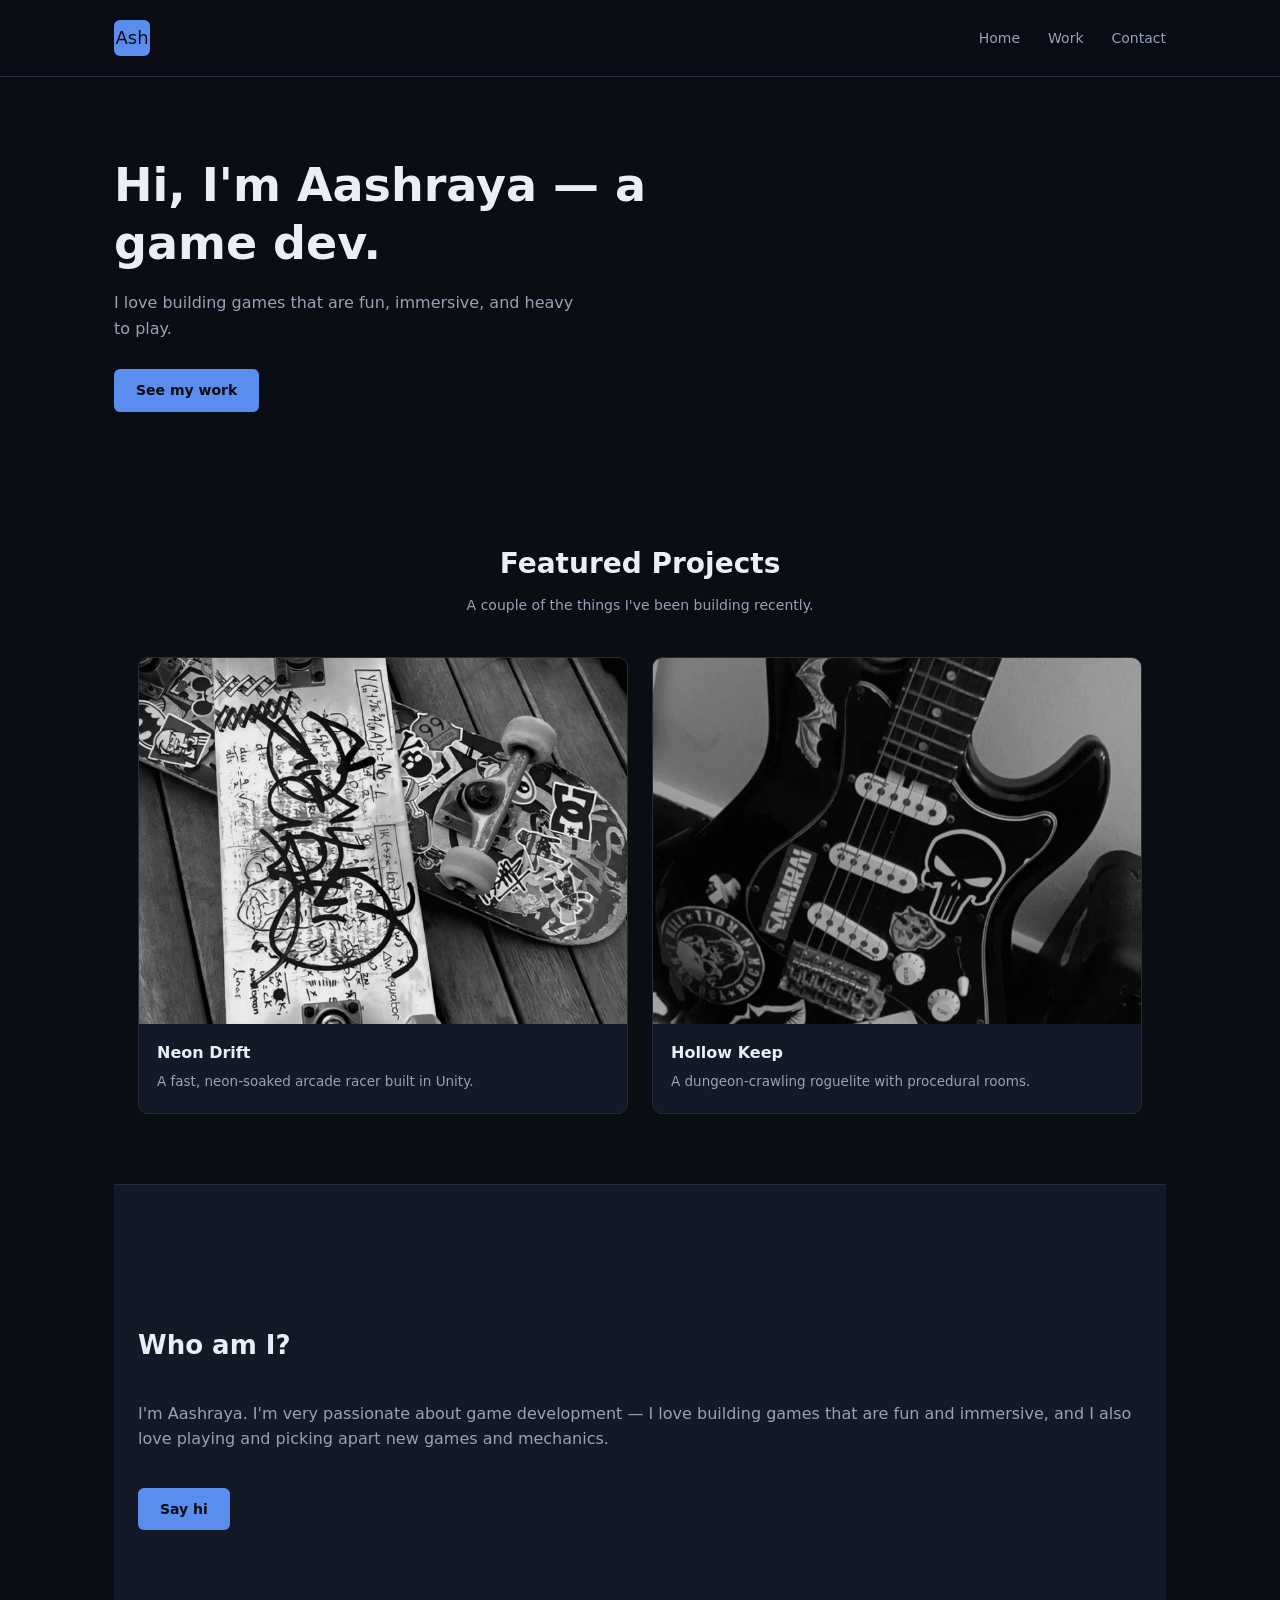
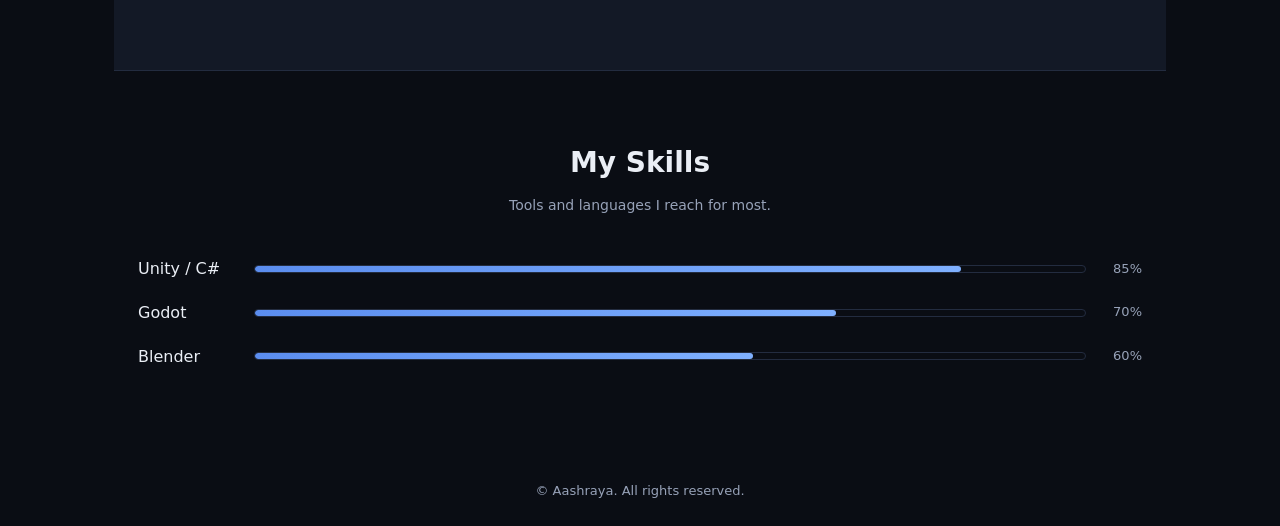
==== index.html @ 64826f2e "Added preloaders" ====
<!doctype html>
<html lang="en">
  <head>
    <meta charset="UTF-8" />
    <meta name="viewport" content="width=device-width, initial-scale=1.0" />
    <title>Aashraya — Game Developer</title>
    <link rel="stylesheet" href="css/style.css" />
  </head>
  <body>
    <div id="preloader">
      <div class="preloader-sprite">A</div>
      <div class="eq-bars">
        <span></span><span></span><span></span><span></span><span></span>
        <span></span><span></span><span></span><span></span><span></span>
      </div>
      <div class="preloader-bar"></div>
    </div>
    <header>
      <div class="container nav-wrap">
        <a href="index.html" class="logo">Ash</a>
        <nav>
          <a href="index.html">Home</a>
          <a href="pages/work.html">Work</a>
          <a href="pages/contact.html">Contact</a>
        </nav>
        <button class="nav-toggle" aria-label="Toggle menu">
          <span></span><span></span><span></span>
        </button>
      </div>
    </header>

    <main>
      <section id="hero" class="container">
        <h1>Hi, I'm Aashraya — a game dev.</h1>
        <p>I love building games that are fun, immersive, and heavy to play.</p>
        <a href="pages/work.html" class="btn">See my work</a>
      </section>

      <section id="featured-work" class="section container">
        <div class="section-head">
          <h2>Featured Projects</h2>
          <p>A couple of the things I've been building recently.</p>
        </div>
        <div id="featured-grid" class="project-grid"></div>
      </section>

      <section id="about" class="section">
        <div class="about-grid">
          <h2>Who am I?</h2>
          <p>
            I'm Aashraya. I'm very passionate about game development — I love
            building games that are fun and immersive, and I also love playing
            and picking apart new games and mechanics.
          </p>
          <a href="pages/contact.html" class="btn">Say hi</a>
        </div>
      </section>

      <section id="skills" class="section container">
        <div class="section-head">
          <h2>My Skills</h2>
          <p>Tools and languages I reach for most.</p>
        </div>

        <div class="skill-row">
          <span>Unity / C#</span>
          <div class="skill-track">
            <div class="skill-fill" style="width: 85%"></div>
          </div>
          <span class="skill-pct">85%</span>
        </div>
        <div class="skill-row">
          <span>Godot</span>
          <div class="skill-track">
            <div class="skill-fill" style="width: 70%"></div>
          </div>
          <span class="skill-pct">70%</span>
        </div>
        <div class="skill-row">
          <span>Blender</span>
          <div class="skill-track">
            <div class="skill-fill" style="width: 60%"></div>
          </div>
          <span class="skill-pct">60%</span>
        </div>
      </section>
    </main>

    <footer>
      <p>&copy; Aashraya. All rights reserved.</p>
    </footer>

    <script>
      const PATHS = { assets: "", pages: "pages/" };
    </script>
    <script src="js/projects-data.js"></script>
    <script src="js/main.js"></script>
  </body>
</html>
---- css/style.css ----
/* reset */
*,
*::before,
*::after {
  box-sizing: border-box;
  margin: 0;
  padding: 0;
}

html {
  scroll-behavior: smooth;
}

img {
  max-width: 100%;
  display: block;
}

a {
  color: inherit;
  text-decoration: none;
}

ul {
  list-style: none;
}

/* design tokens */
:root {
  --bg: #0a0d14;
  --surface: #131926;
  --border: #232c40;
  --accent: #5b8def;
  --accent-bright: #7fb0ff;
  --text: #eaeef5;
  --text-muted: #97a2b8;

  --font-display: "Pixelify Sans", system-ui, sans-serif;
  --font-body: "Space Grotesk", system-ui, sans-serif;

  --max-width: 1100px;
  --radius: 10px;
}

body {
  background: var(--bg);
  color: var(--text);
  font-family: var(--font-body);
  line-height: 1.6;
}

main {
  width: 100%;
}

.container {
  max-width: var(--max-width);
  margin: 0 auto;
  padding-left: 24px;
  padding-right: 24px;
}

header {
  position: sticky;
  top: 0;
  z-index: 100;
  background: rgba(10, 13, 20, 0.85);
  backdrop-filter: blur(10px);
  border-bottom: 1px solid var(--border);
}

.nav-wrap {
  display: flex;
  align-items: center;
  justify-content: space-between;
  padding-top: 20px;
  padding-bottom: 20px;
}

.logo {
  font-family: var(--font-display);
  font-size: 18px;
  background: var(--accent);
  color: var(--bg);
  width: 36px;
  height: 36px;
  display: flex;
  align-items: center;
  justify-content: center;
  border-radius: 6px;
}

nav {
  display: flex;
  gap: 28px;
}

nav a {
  font-size: 14px;
  color: var(--text-muted);
  transition: color 0.2s ease;
}

nav a:hover {
  color: var(--text);
}

main {
  max-width: var(--max-width);
  margin: 0 auto;
  padding: 0 24px;
}

#hero {
  padding: 80px 0 60px;
}

#hero h1 {
  font-family: var(--font-display);
  font-size: clamp(28px, 5vw, 46px);
  line-height: 1.25;
  margin-bottom: 18px;
  max-width: 600px;
}

#hero p {
  color: var(--text-muted);
  max-width: 460px;
  margin-bottom: 28px;
}

.btn {
  display: inline-block;
  padding: 10px 22px;
  border-radius: 6px;
  font-size: 14px;
  font-weight: 600;
  background: var(--accent);
  color: var(--bg);
  transition:
    transform 0.2s ease,
    box-shadow 0.2s ease;
}

.btn:hover {
  transform: translateY(-2px);
  box-shadow: 0 6px 20px rgba(91, 141, 239, 0.35);
}

.section {
  padding-top: 70px;
  padding-bottom: 70px;
}

.section-head {
  text-align: center;
  margin-bottom: 40px;
}

.section-head h2 {
  font-family: var(--font-display);
  font-size: 28px;
  margin-bottom: 8px;
}

.section-head p {
  color: var(--text-muted);
  font-size: 14px;
}

#featured-grid {
  display: grid;
  grid-template-columns: repeat(2, 1fr);
  gap: 24px;
}

#about {
  background: var(--surface);
  border-top: 1px solid var(--border);
  border-bottom: 1px solid var(--border);
}

#about .about-grid {
  max-width: var(--max-width);
  margin: 0 auto;
  padding: 70px 24px;
  display: grid;
  grid-template-columns: 1fr;
  gap: 20px;
  justify-items: start;
}

#about h2 {
  font-family: var(--font-display);
  font-size: 26px;
  margin-bottom: 14px;
}

#about p {
  color: var(--text-muted);
  margin-bottom: 16px;
}

.skill-row {
  display: grid;
  grid-template-columns: 100px 1fr 40px;
  align-items: center;
  gap: 16px;
  margin-bottom: 18px;
}

.skill-track {
  height: 8px;
  background: var(--bg);
  border: 1px solid var(--border);
  border-radius: 6px;
  overflow: hidden;
}

.skill-fill {
  height: 100%;
  background: linear-gradient(90deg, var(--accent), var(--accent-bright));
  border-radius: 6px;
}

.skill-pct {
  text-align: right;
  color: var(--text-muted);
  font-size: 13px;
}

footer {
  max-width: var(--max-width);
  margin: 0 auto;
  padding: 24px;
  color: var(--text-muted);
  font-size: 13px;
  text-align: center;
}

#featured-grid {
  display: grid;
  grid-template-columns: repeat(2, 1fr);
  gap: 24px;
}

.project-card {
  background: var(--surface);
  border: 1px solid var(--border);
  border-radius: var(--radius);
  overflow: hidden;
  transition:
    transform 0.2s ease,
    border-color 0.2s ease;
}

.project-card:hover {
  transform: translateY(-6px);
  border-color: var(--accent);
}

.project-card img {
  aspect-ratio: 4/3;
  object-fit: cover;
}

.project-card-body {
  padding: 16px 18px 20px;
}

.project-card-body h3 {
  font-family: var(--font-display);
  font-size: 16px;
  margin-bottom: 6px;
}

.project-card-body p {
  color: var(--text-muted);
  font-size: 13.5px;
}

.project-grid {
  display: grid;
  grid-template-columns: repeat(2, 1fr);
  gap: 24px;
}

.page-hero {
  padding-top: 56px;
  padding-bottom: 36px;
  border-bottom: 1px solid var(--border);
}

.page-hero h1 {
  font-family: var(--font-display);
  font-size: clamp(26px, 4vw, 38px);
  margin-bottom: 8px;
}

.page-hero p {
  color: var(--text-muted);
}

.breadcrumb {
  font-size: 12px;
  color: var(--text-muted);
  margin-bottom: 14px;
}

.breadcrumb a:hover {
  color: var(--text);
}

.detail-hero {
  padding: 60px 0 40px;
  border-bottom: 1px solid var(--border);
}

.detail-hero img {
  width: 100%;
  aspect-ratio: 16/6;
  object-fit: cover;
  border-radius: var(--radius);
  margin-bottom: 24px;
}

.detail-hero h1 {
  font-family: var(--font-display);
  font-size: clamp(26px, 4.4vw, 38px);
  margin-bottom: 12px;
}

.detail-hero p {
  color: var(--text-muted);
  max-width: 640px;
}

.feature-block {
  margin-bottom: 24px;
}

.feature-block h3 {
  font-family: var(--font-display);
  font-size: 17px;
  margin-bottom: 8px;
  color: var(--accent-bright);
}

.feature-block p {
  color: var(--text-muted);
}

.gallery-grid {
  display: grid;
  grid-template-columns: repeat(3, 1fr);
  gap: 16px;
}

.gallery-grid img {
  aspect-ratio: 4/3;
  object-fit: cover;
  border-radius: 6px;
  border: 1px solid var(--border);
}

.contact-hero {
  padding-top: 90px;
  padding-bottom: 90px;
  text-align: center;
}

.contact-hero h1 {
  font-family: var(--font-display);
  font-size: clamp(28px, 4.4vw, 40px);
  margin-bottom: 14px;
}

.contact-hero p {
  color: var(--text-muted);
  max-width: 480px;
  margin: 0 auto 36px;
}

.contact-links {
  display: flex;
  flex-direction: column;
  gap: 14px;
  max-width: 380px;
  margin: 0 auto;
}

.contact-link {
  display: flex;
  align-items: center;
  justify-content: space-between;
  padding: 14px 20px;
  background: var(--surface);
  border: 1px solid var(--border);
  border-radius: var(--radius);
  transition:
    border-color 0.2s ease,
    transform 0.2s ease;
}

.contact-link:hover {
  border-color: var(--accent);
  transform: translateY(-2px);
}

.contact-link span:first-child {
  color: var(--text-muted);
  font-size: 13px;
}

.copy-btn {
  background: none;
  border: none;
  color: var(--accent-bright);
  cursor: pointer;
  font-size: 13px;
}

.nav-toggle {
  display: none;
  flex-direction: column;
  gap: 5px;
  background: none;
  border: none;
  cursor: pointer;
  padding: 6px;
}

.nav-toggle span {
  width: 22px;
  height: 2px;
  background: var(--text);
  transition:
    transform 0.2s ease,
    opacity 0.2s ease;
}

.nav-toggle.open span:nth-child(1) {
  transform: translateY(7px) rotate(45deg);
}
.nav-toggle.open span:nth-child(2) {
  opacity: 0;
}
.nav-toggle.open span:nth-child(3) {
  transform: translateY(-7px) rotate(-45deg);
}

@media (max-width: 720px) {
  .nav-toggle {
    display: flex;
  }

  nav {
    display: none;
    flex-direction: column;
    position: absolute;
    top: 100%;
    left: 0;
    right: 0;
    background: var(--bg);
    border-bottom: 1px solid var(--border);
    padding: 20px 24px;
    gap: 18px;
  }

  nav.open {
    display: flex;
  }

  header {
    position: sticky; /* keep sticky, but now needs relative positioning context for the dropdown */
  }

  .nav-wrap {
    position: relative;
  }

  #hero h1 {
    max-width: 100%;
  }

  .project-grid {
    grid-template-columns: 1fr;
  }

  .about-grid {
    justify-items: stretch;
  }

  .about-grid .btn {
    justify-self: start;
  }

  .skill-row {
    grid-template-columns: 80px 1fr 36px;
    gap: 10px;
  }

  .gallery-grid {
    grid-template-columns: 1fr;
  }

  .detail-hero img {
    aspect-ratio: 4/3;
  }

  .section {
    padding-top: 50px;
    padding-bottom: 50px;
  }
}

#preloader {
  position: fixed;
  inset: 0;
  z-index: 9999;
  background: var(--bg);
  display: flex;
  flex-direction: column;
  align-items: center;
  justify-content: center;
  gap: 24px;
  transition:
    opacity 0.4s ease,
    visibility 0.4s ease;
}

#preloader.hidden {
  opacity: 0;
  visibility: hidden;
  pointer-events: none;
}

.preloader-sprite {
  width: 56px;
  height: 56px;
  background: var(--surface);
  border: 2px solid var(--accent);
  border-radius: 6px;
  display: flex;
  align-items: center;
  justify-content: center;
  font-family: var(--font-display);
  color: var(--accent-bright);
  font-size: 22px;
  animation: bob 1.1s ease-in-out infinite;
}

@keyframes bob {
  0%,
  100% {
    transform: translateY(0);
  }
  50% {
    transform: translateY(-8px);
  }
}

.eq-bars {
  display: flex;
  align-items: flex-end;
  gap: 4px;
  height: 30px;
}

.eq-bars span {
  width: 4px;
  background: var(--accent);
  border-radius: 1px;
  animation: eq 0.9s ease-in-out infinite;
}

.eq-bars span:nth-child(1) {
  height: 40%;
  animation-delay: 0ms;
}
.eq-bars span:nth-child(2) {
  height: 70%;
  animation-delay: 90ms;
}
.eq-bars span:nth-child(3) {
  height: 100%;
  animation-delay: 180ms;
}
.eq-bars span:nth-child(4) {
  height: 55%;
  animation-delay: 270ms;
}
.eq-bars span:nth-child(5) {
  height: 85%;
  animation-delay: 360ms;
}
.eq-bars span:nth-child(6) {
  height: 35%;
  animation-delay: 450ms;
}
.eq-bars span:nth-child(7) {
  height: 65%;
  animation-delay: 540ms;
}
.eq-bars span:nth-child(8) {
  height: 95%;
  animation-delay: 630ms;
}
.eq-bars span:nth-child(9) {
  height: 45%;
  animation-delay: 720ms;
}
.eq-bars span:nth-child(10) {
  height: 75%;
  animation-delay: 810ms;
}

@keyframes eq {
  0%,
  100% {
    transform: scaleY(0.4);
  }
  50% {
    transform: scaleY(1);
  }
}
.preloader-bar {
  width: 160px;
  height: 4px;
  background: var(--surface);
  border-radius: 2px;
  overflow: hidden;
}

.preloader-bar::after {
  content: "";
  display: block;
  height: 100%;
  width: 40%;
  background: linear-gradient(90deg, var(--accent), var(--accent-bright));
  animation: load 1.1s ease-in-out infinite;
}

@keyframes load {
  0% {
    transform: translateX(-100%);
  }
  100% {
    transform: translateX(350%);
  }
}
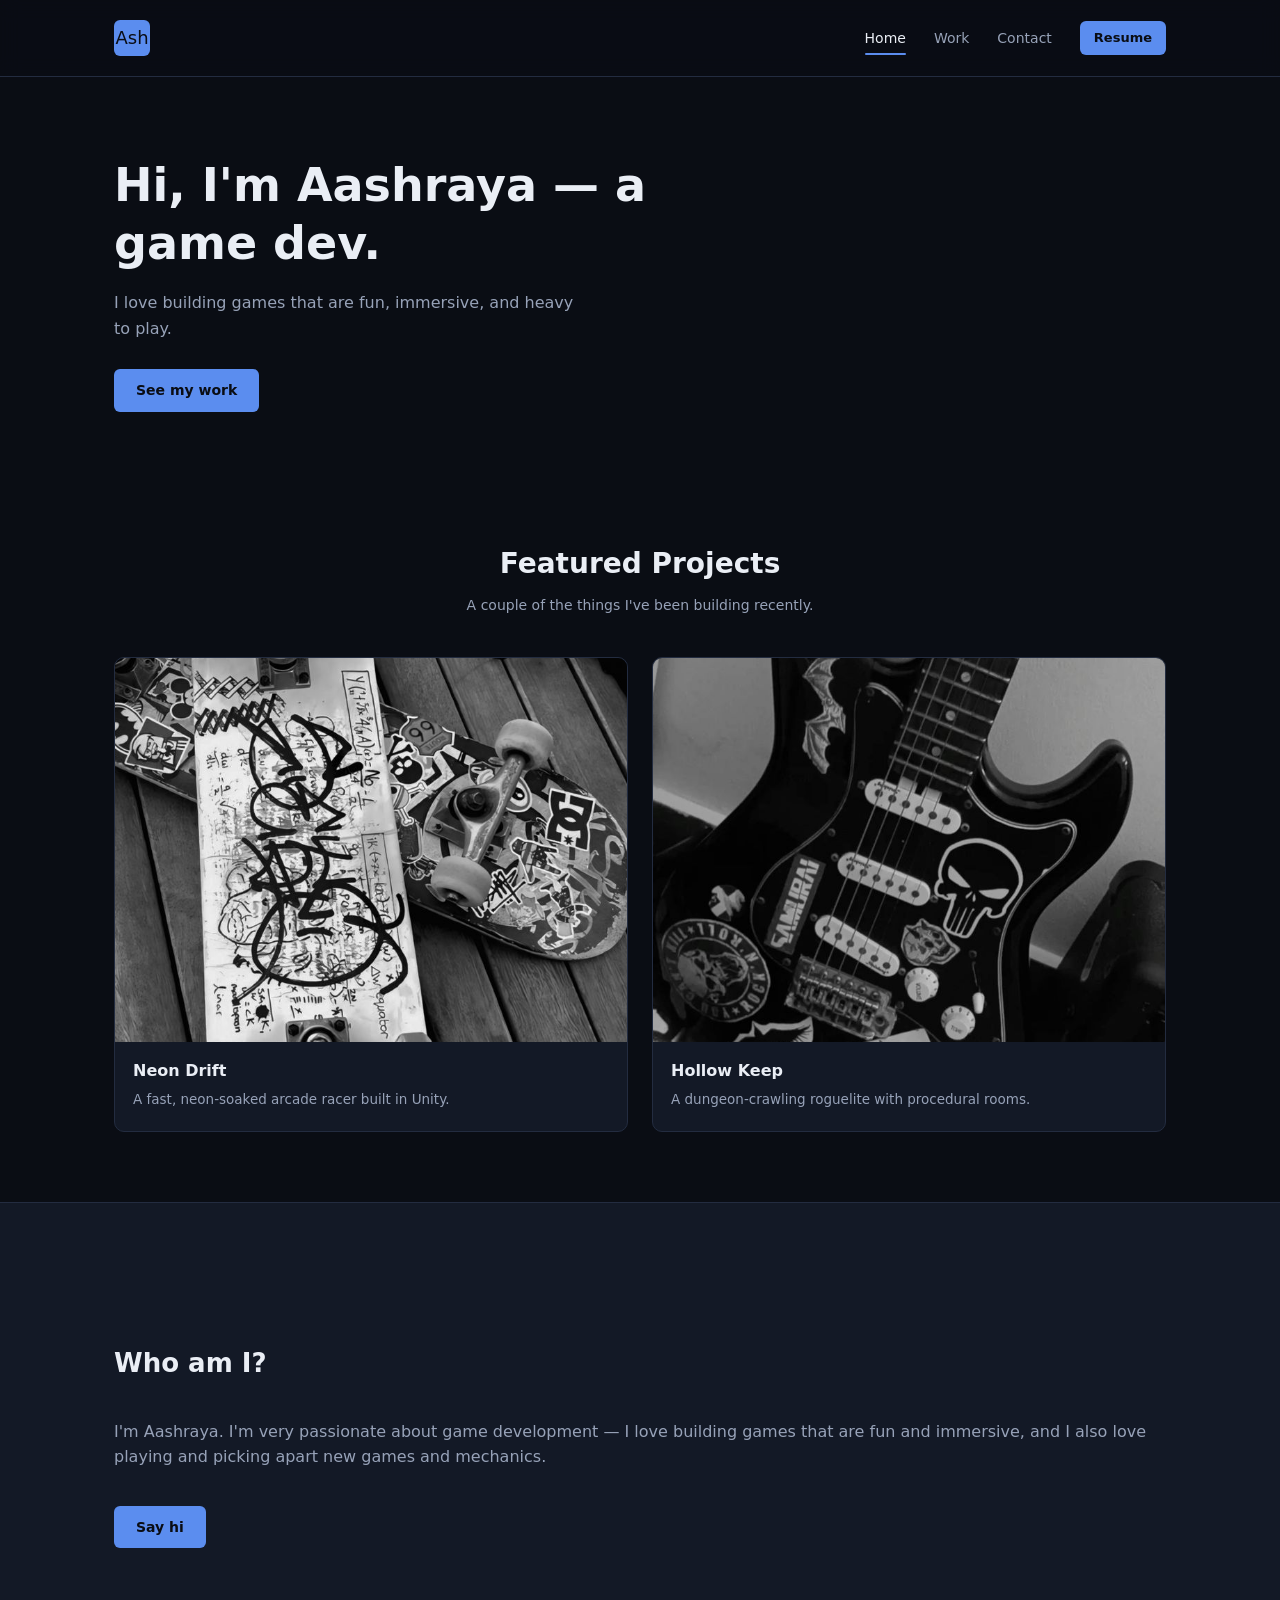
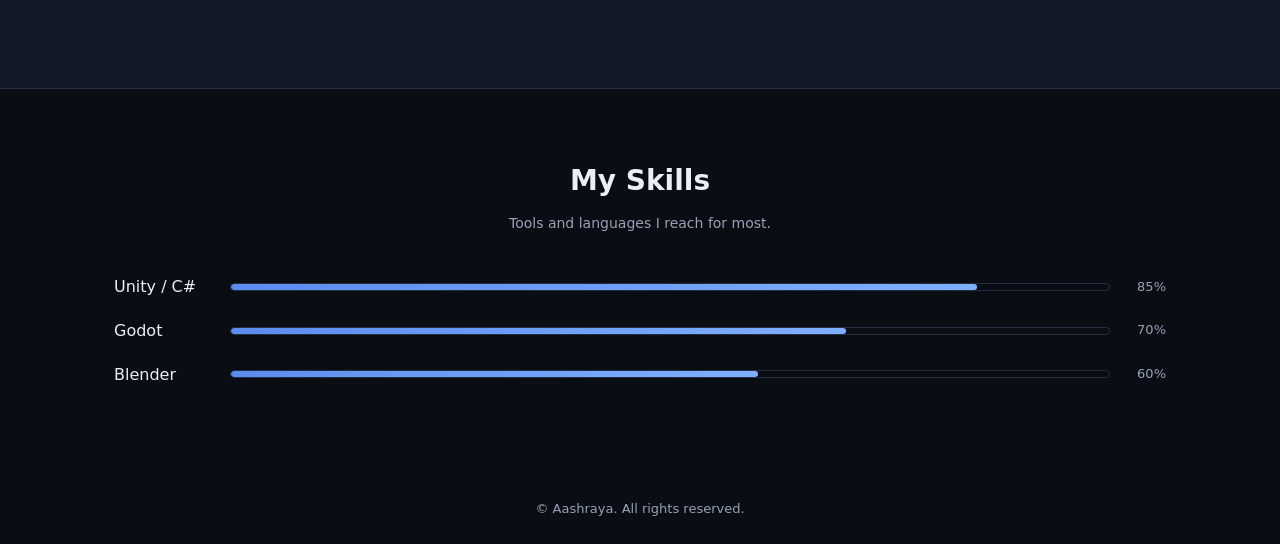
==== commit 87628448: "Resume download + Nav Bar Fixes" ====
--- a/index.html
+++ b/index.html
@@ -18,14 +18,19 @@
     <header>
       <div class="container nav-wrap">
         <a href="index.html" class="logo">Ash</a>
-        <nav>
-          <a href="index.html">Home</a>
-          <a href="pages/work.html">Work</a>
-          <a href="pages/contact.html">Contact</a>
-        </nav>
-        <button class="nav-toggle" aria-label="Toggle menu">
-          <span></span><span></span><span></span>
-        </button>
+        <div class="nav-right">
+          <nav>
+            <a href="index.html" class="active">Home</a>
+            <a href="pages/work.html">Work</a>
+            <a href="pages/contact.html">Contact</a>
+          </nav>
+          <a href="assets/aashraya-resume.pdf" download class="btn btn-sm"
+            >Resume</a
+          >
+          <button class="nav-toggle" aria-label="Toggle menu">
+            <span></span><span></span><span></span>
+          </button>
+        </div>
       </div>
     </header>
 
@@ -65,21 +70,21 @@
         <div class="skill-row">
           <span>Unity / C#</span>
           <div class="skill-track">
-            <div class="skill-fill" style="width: 85%"></div>
+            <div class="skill-fill" data-pct="85"></div>
           </div>
           <span class="skill-pct">85%</span>
         </div>
         <div class="skill-row">
           <span>Godot</span>
           <div class="skill-track">
-            <div class="skill-fill" style="width: 70%"></div>
+            <div class="skill-fill" data-pct="70"></div>
           </div>
           <span class="skill-pct">70%</span>
         </div>
         <div class="skill-row">
           <span>Blender</span>
           <div class="skill-track">
-            <div class="skill-fill" style="width: 60%"></div>
+            <div class="skill-fill" data-pct="60"></div>
           </div>
           <span class="skill-pct">60%</span>
         </div>
--- a/css/style.css
+++ b/css/style.css
@@ -49,10 +49,6 @@
   line-height: 1.6;
 }
 
-main {
-  width: 100%;
-}
-
 .container {
   max-width: var(--max-width);
   margin: 0 auto;
@@ -77,6 +73,12 @@
   padding-bottom: 20px;
 }
 
+.nav-right {
+  display: flex;
+  align-items: center;
+  gap: 28px;
+}
+
 .logo {
   font-family: var(--font-display);
   font-size: 18px;
@@ -96,6 +98,7 @@
 }
 
 nav a {
+  position: relative;
   font-size: 14px;
   color: var(--text-muted);
   transition: color 0.2s ease;
@@ -105,14 +108,28 @@
   color: var(--text);
 }
 
+nav a.active {
+  color: var(--text);
+}
+
+nav a.active::after {
+  content: "";
+  position: absolute;
+  left: 0;
+  right: 0;
+  bottom: -6px;
+  height: 2px;
+  background: var(--accent);
+  border-radius: 2px;
+}
+
 main {
-  max-width: var(--max-width);
-  margin: 0 auto;
-  padding: 0 24px;
+  width: 100%;
 }
 
 #hero {
-  padding: 80px 0 60px;
+  padding-top: 80px;
+  padding-bottom: 60px;
 }
 
 #hero h1 {
@@ -142,6 +159,11 @@
     box-shadow 0.2s ease;
 }
 
+.btn-sm {
+  padding: 7px 14px;
+  font-size: 13px;
+}
+
 .btn:hover {
   transform: translateY(-2px);
   box-shadow: 0 6px 20px rgba(91, 141, 239, 0.35);
@@ -219,8 +241,10 @@
 
 .skill-fill {
   height: 100%;
+  width: 0%;
   background: linear-gradient(90deg, var(--accent), var(--accent-bright));
   border-radius: 6px;
+  transition: width 1s cubic-bezier(0.2, 0.8, 0.2, 1);
 }
 
 .skill-pct {
@@ -471,10 +495,6 @@
     display: flex;
   }
 
-  header {
-    position: sticky; /* keep sticky, but now needs relative positioning context for the dropdown */
-  }
-
   .nav-wrap {
     position: relative;
   }
@@ -487,7 +507,7 @@
     grid-template-columns: 1fr;
   }
 
-  .about-grid {
+  #about .about-grid {
     justify-items: stretch;
   }
 
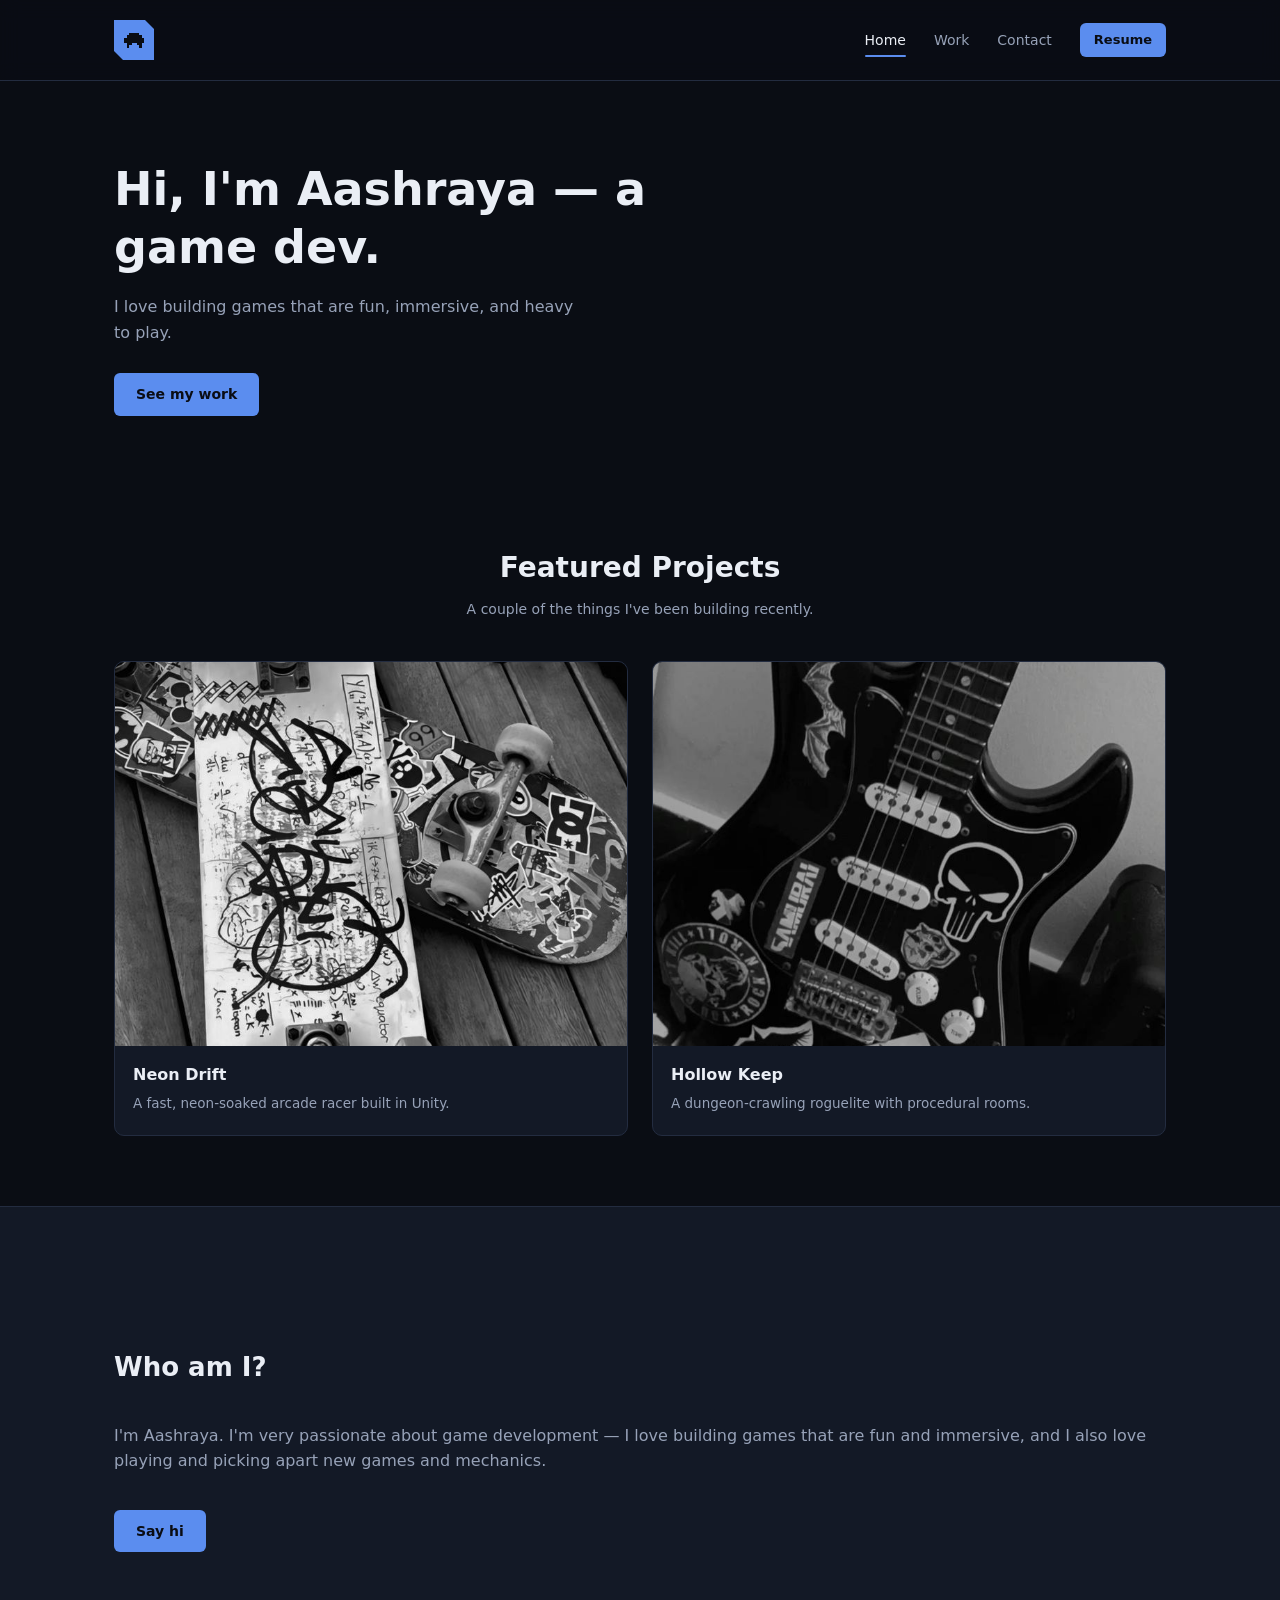
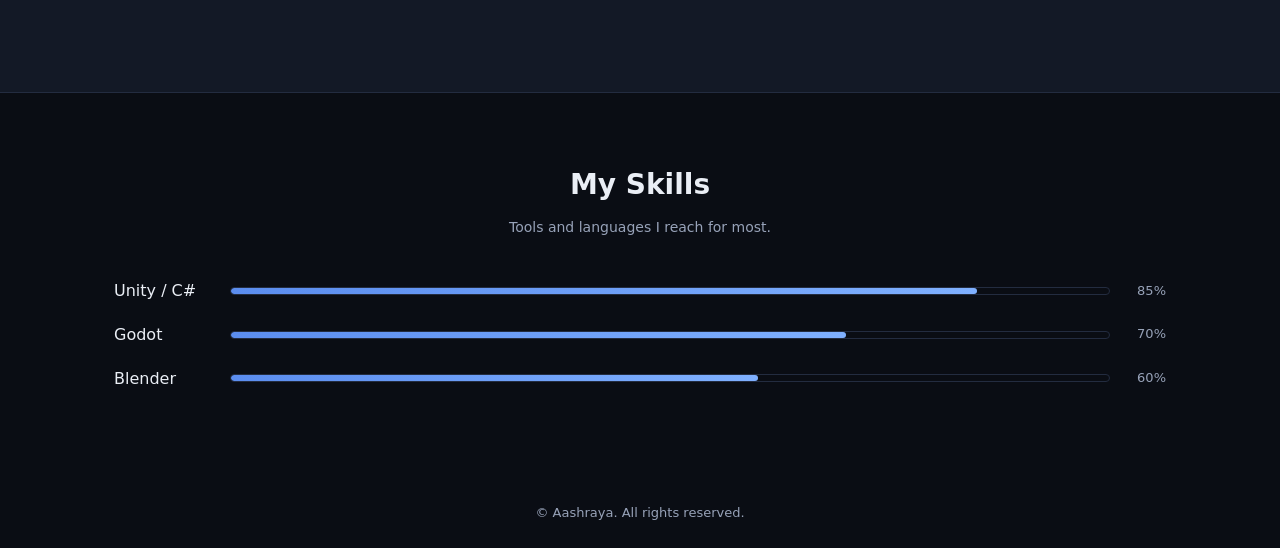
==== commit 97173ff7: "Improved Logo on Nav" ====
--- a/index.html
+++ b/index.html
@@ -17,7 +17,18 @@
     </div>
     <header>
       <div class="container nav-wrap">
-        <a href="index.html" class="logo">Ash</a>
+        <a href="index.html" class="logo" aria-label="Home">
+          <svg viewBox="0 0 8 8" class="logo-icon" shape-rendering="crispEdges">
+            <rect x="2" y="1" width="4" height="1" fill="currentColor" />
+            <rect x="1" y="2" width="6" height="1" fill="currentColor" />
+            <rect x="0" y="3" width="8" height="1" fill="currentColor" />
+            <rect x="0" y="4" width="8" height="1" fill="currentColor" />
+            <rect x="1" y="5" width="2" height="1" fill="currentColor" />
+            <rect x="5" y="5" width="2" height="1" fill="currentColor" />
+            <rect x="1" y="6" width="1" height="1" fill="currentColor" />
+            <rect x="6" y="6" width="1" height="1" fill="currentColor" />
+          </svg>
+        </a>
         <div class="nav-right">
           <nav>
             <a href="index.html" class="active">Home</a>
--- a/css/style.css
+++ b/css/style.css
@@ -80,16 +80,34 @@
 }
 
 .logo {
-  font-family: var(--font-display);
-  font-size: 18px;
+  width: 40px;
+  height: 40px;
   background: var(--accent);
-  color: var(--bg);
-  width: 36px;
-  height: 36px;
   display: flex;
   align-items: center;
   justify-content: center;
-  border-radius: 6px;
+  clip-path: polygon(
+    0 0,
+    calc(100% - 9px) 0,
+    100% 9px,
+    100% 100%,
+    9px 100%,
+    0 calc(100% - 9px)
+  );
+  transition:
+    transform 0.25s ease,
+    box-shadow 0.25s ease;
+}
+
+.logo:hover {
+  transform: rotate(-6deg) scale(1.08);
+  box-shadow: 0 0 18px var(--accent-bright);
+}
+
+.logo-icon {
+  width: 20px;
+  height: 20px;
+  color: var(--bg);
 }
 
 nav {
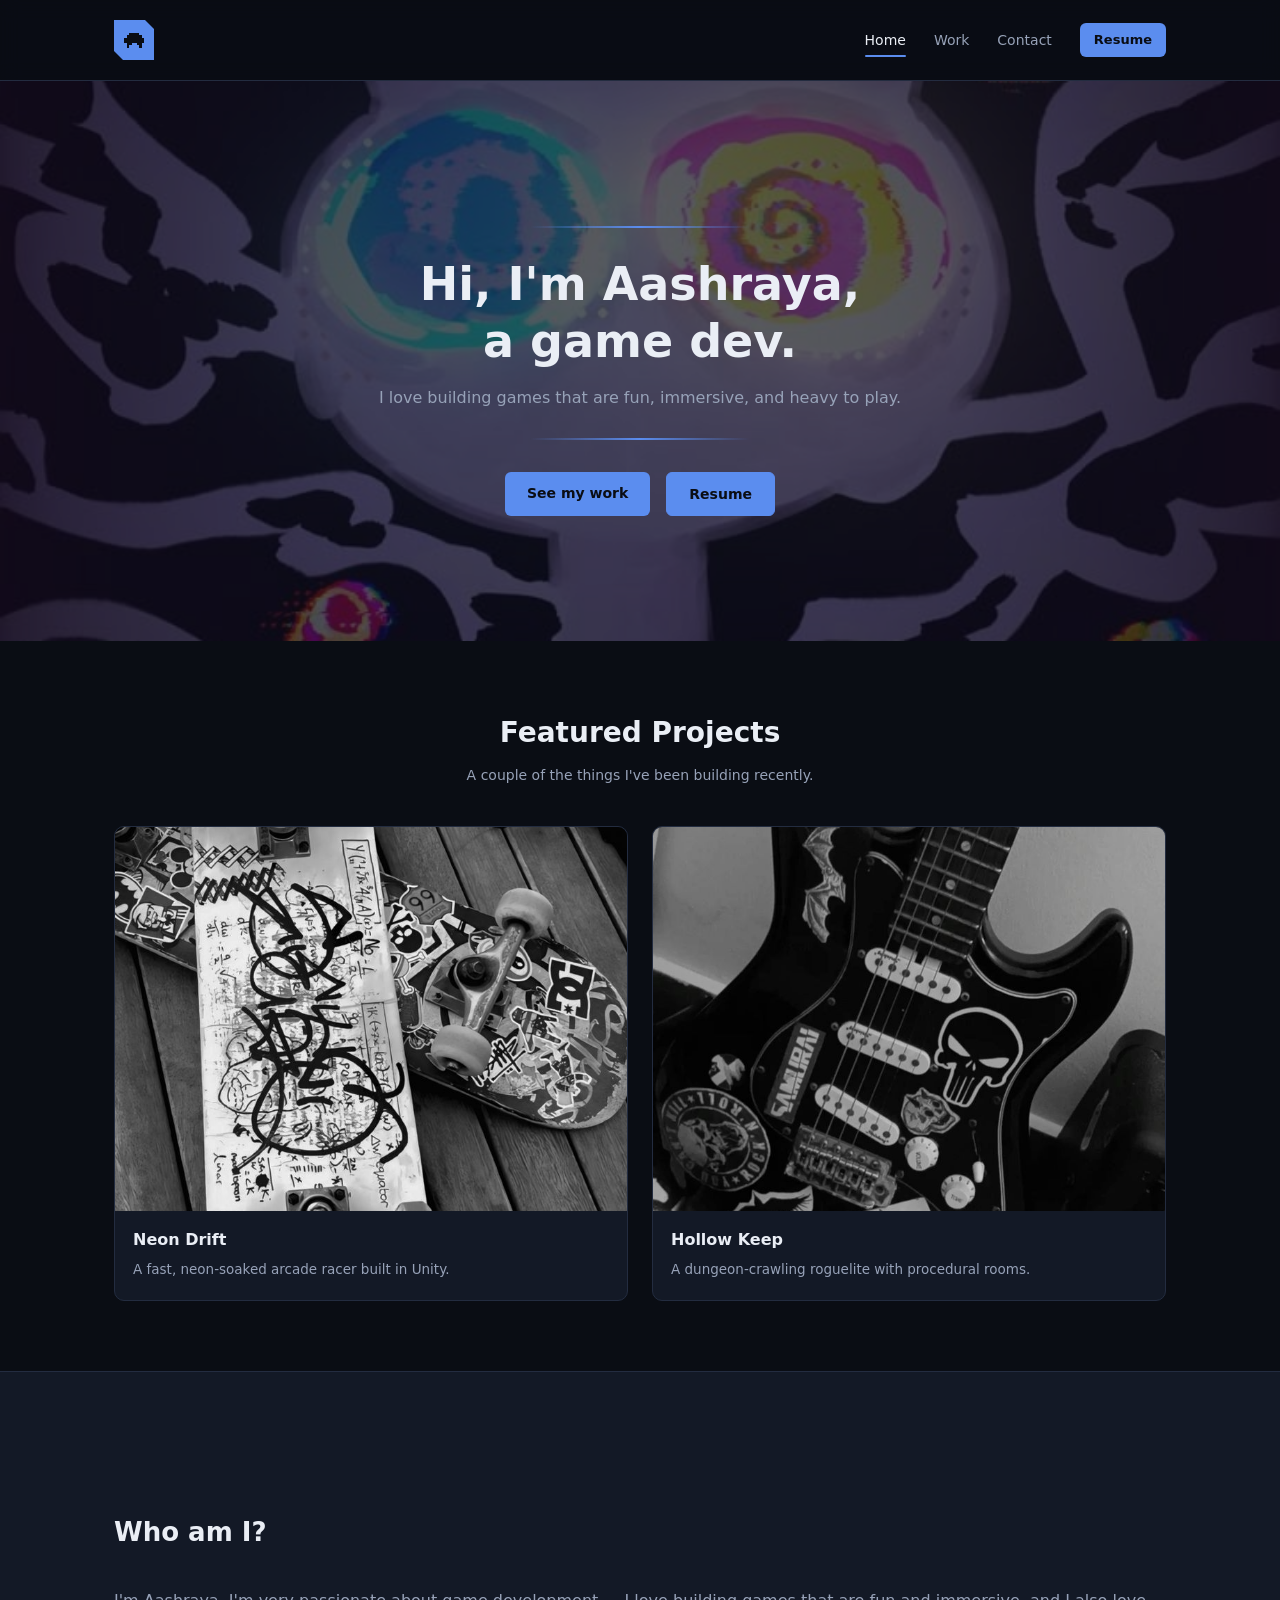
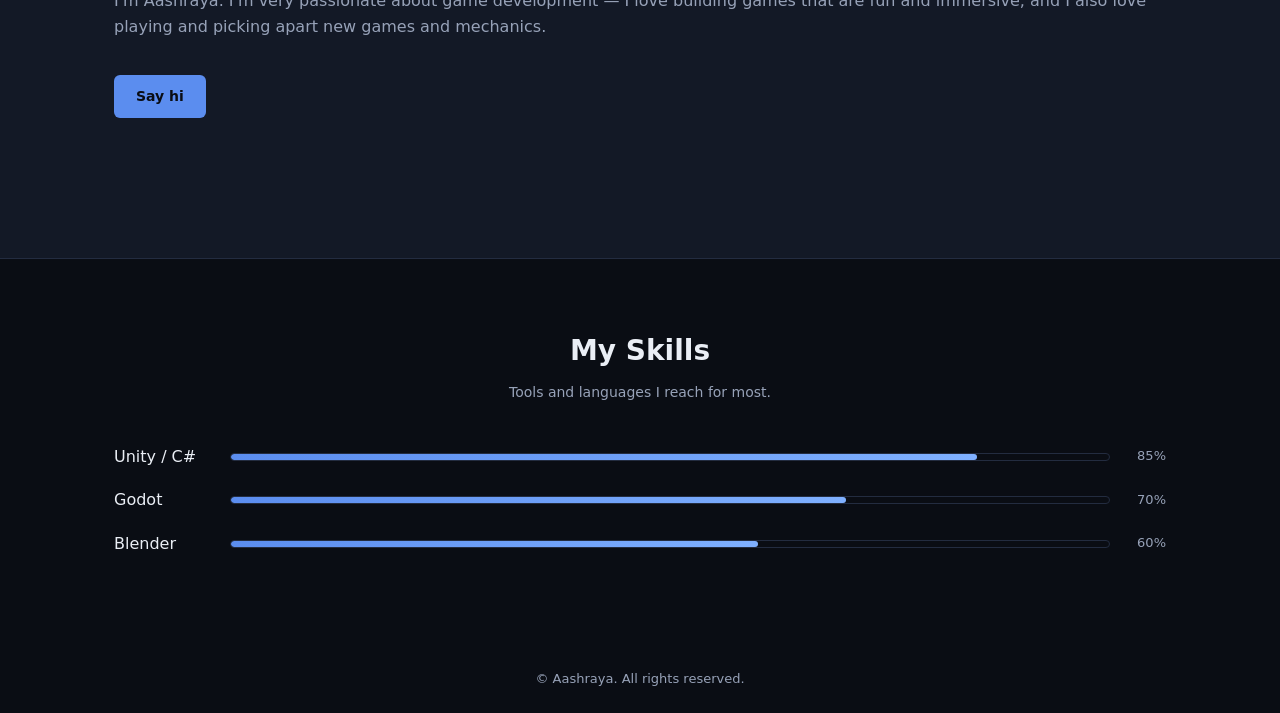
==== commit b656e3df: "Improved Hero Section" ====
--- a/index.html
+++ b/index.html
@@ -46,10 +46,23 @@
     </header>
 
     <main>
-      <section id="hero" class="container">
-        <h1>Hi, I'm Aashraya — a game dev.</h1>
-        <p>I love building games that are fun, immersive, and heavy to play.</p>
-        <a href="pages/work.html" class="btn">See my work</a>
+      <section id="hero">
+        <img src="assets/img/hero.jpg" alt="" class="hero-bg" />
+        <div class="hero-overlay"></div>
+        <div class="container hero-content">
+          <div class="hero-line hero-line-top"></div>
+          <h1>Hi, I'm Aashraya,<br />a game dev.</h1>
+          <p>
+            I love building games that are fun, immersive, and heavy to play.
+          </p>
+          <div class="hero-line hero-line-bottom"></div>
+          <div class="hero-actions">
+            <a href="pages/work.html" class="btn">See my work</a>
+            <a href="assets/aashraya-resume.pdf" download class="btn btn-ghost"
+              >Resume</a
+            >
+          </div>
+        </div>
       </section>
 
       <section id="featured-work" class="section container">
--- a/css/style.css
+++ b/css/style.css
@@ -148,20 +148,128 @@
 #hero {
   padding-top: 80px;
   padding-bottom: 60px;
-}
-
-#hero h1 {
+  position: relative;
+  min-height: 560px;
+  display: flex;
+  align-items: center;
+  justify-content: center;
+  overflow: hidden;
+  text-align: center;
+}
+
+.hero-bg {
+  position: absolute;
+  inset: 0;
+  width: 100%;
+  height: 100%;
+  object-fit: cover;
+  z-index: 0;
+}
+
+.hero-overlay {
+  position: absolute;
+  inset: 0;
+  background: rgba(10, 13, 20, 0.68);
+  z-index: 1;
+}
+
+.hero-content {
+  position: relative;
+  z-index: 2;
+  max-width: 640px;
+}
+
+.hero-content h1 {
   font-family: var(--font-display);
   font-size: clamp(28px, 5vw, 46px);
   line-height: 1.25;
-  margin-bottom: 18px;
-  max-width: 600px;
-}
-
-#hero p {
-  color: var(--text-muted);
-  max-width: 460px;
-  margin-bottom: 28px;
+  margin-bottom: 14px;
+  opacity: 0;
+}
+
+.hero-content p {
+  color: var(--text-muted);
+  margin-bottom: 0;
+  opacity: 0;
+}
+
+.hero-line {
+  height: 2px;
+  width: 220px;
+  max-width: 60%;
+  margin: 0 auto 28px;
+  background: linear-gradient(90deg, transparent, var(--accent), transparent);
+  transform: scaleX(0);
+}
+
+.hero-line-top {
+  transform-origin: left;
+}
+
+.hero-line-bottom {
+  transform-origin: right;
+  margin: 28px auto 0;
+}
+
+.hero-actions {
+  display: flex;
+  gap: 16px;
+  justify-content: center;
+  flex-wrap: wrap;
+  margin-top: 32px;
+  opacity: 0;
+}
+
+body.loaded .hero-line-top {
+  animation: line-grow 0.8s ease forwards;
+  animation-delay: 0.1s;
+}
+
+body.loaded .hero-line-bottom {
+  animation: line-grow 0.8s ease forwards;
+  animation-delay: 0.5s;
+}
+
+body.loaded .hero-content h1 {
+  animation: fade-up 0.7s ease forwards;
+  animation-delay: 0.3s;
+}
+
+body.loaded .hero-content p {
+  animation: fade-up 0.7s ease forwards;
+  animation-delay: 0.45s;
+}
+
+body.loaded .hero-actions {
+  animation: fade-up 0.7s ease forwards;
+  animation-delay: 0.7s;
+}
+
+.btn-ghost {
+  background: transparent;
+  border: 1px solid var(--accent);
+  color: var(--text);
+}
+
+.btn-ghost:hover {
+  background: var(--surface);
+}
+
+@keyframes line-grow {
+  to {
+    transform: scaleX(1);
+  }
+}
+
+@keyframes fade-up {
+  from {
+    opacity: 0;
+    transform: translateY(14px);
+  }
+  to {
+    opacity: 1;
+    transform: translateY(0);
+  }
 }
 
 .btn {
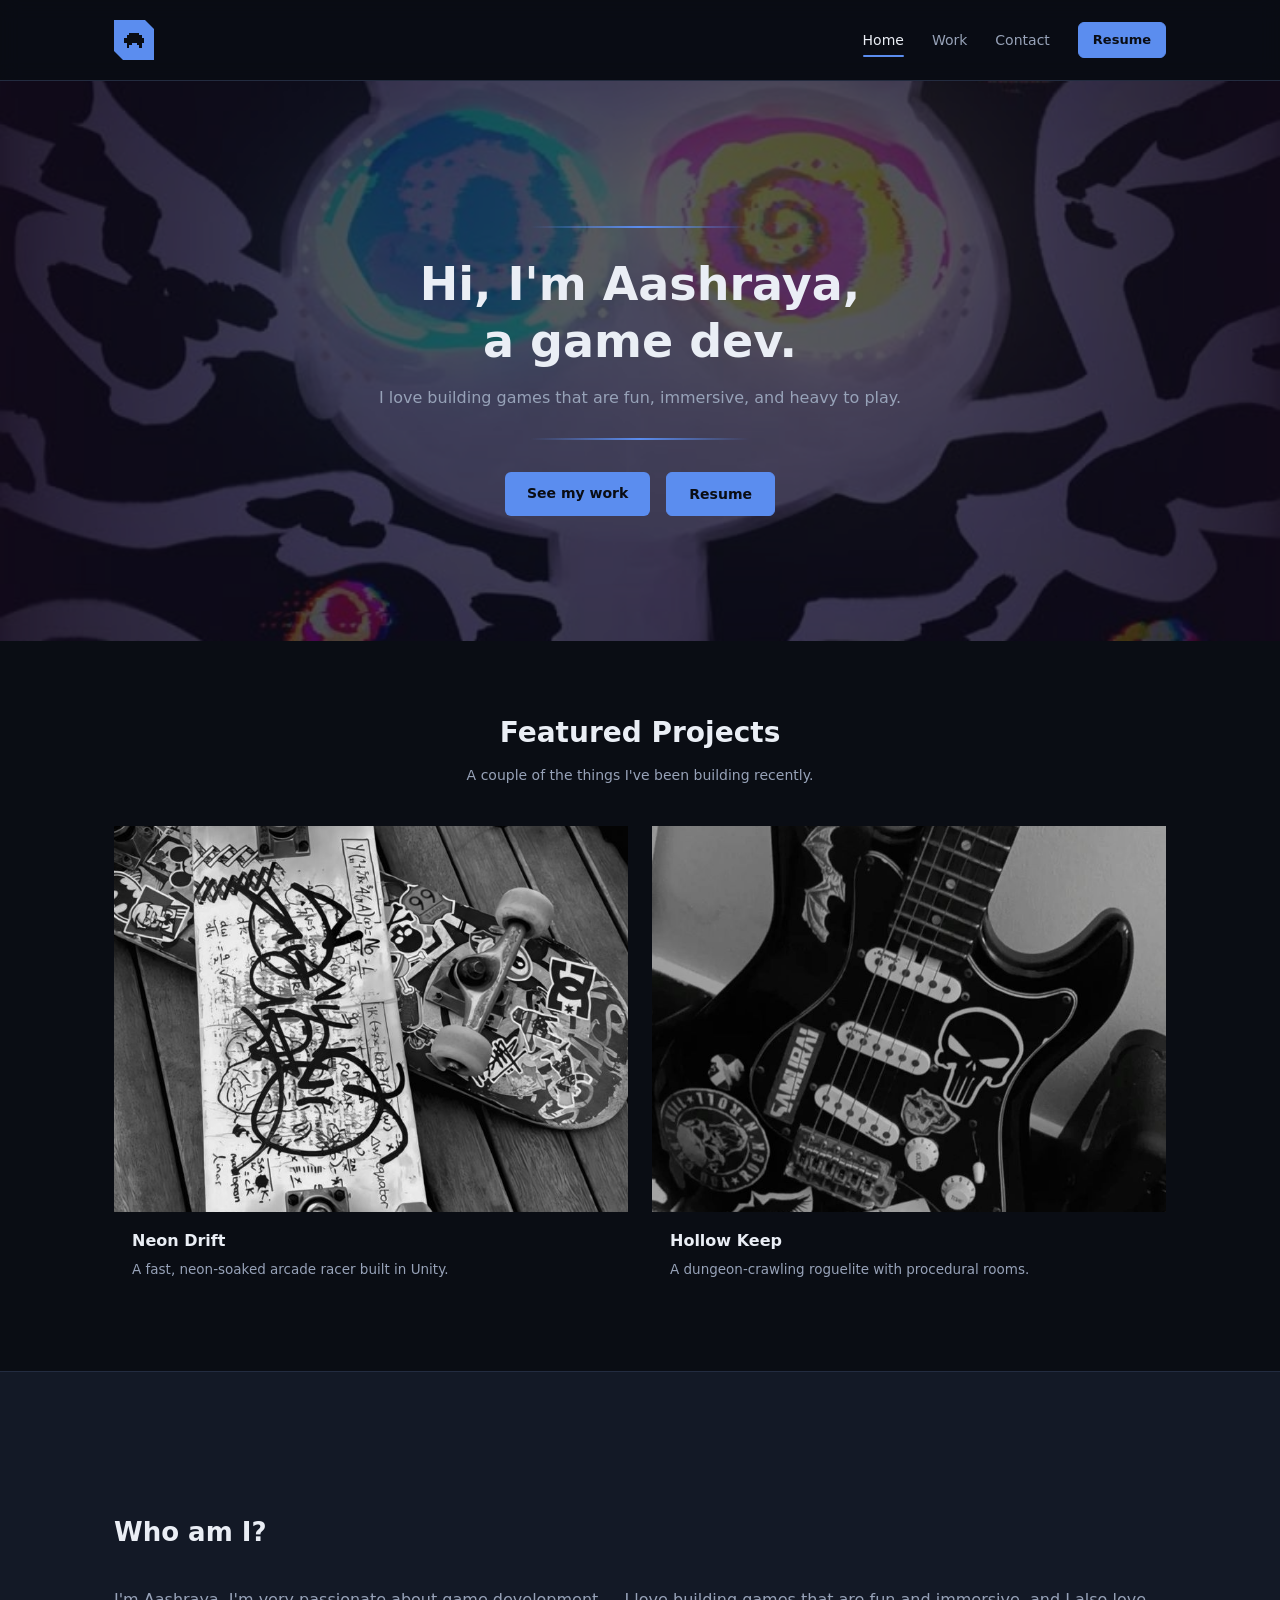
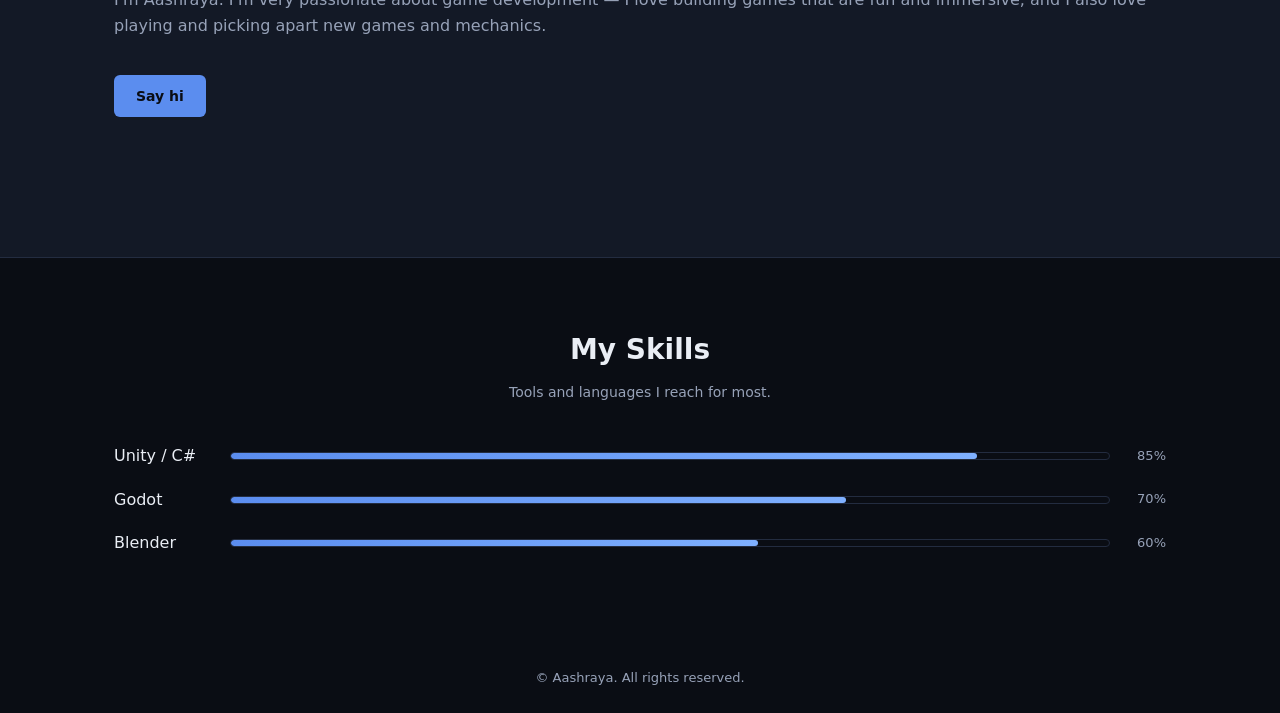
==== commit aa3a0831: "Fixed Resume buttons" ====
--- a/index.html
+++ b/index.html
@@ -35,7 +35,10 @@
             <a href="pages/work.html">Work</a>
             <a href="pages/contact.html">Contact</a>
           </nav>
-          <a href="assets/aashraya-resume.pdf" download class="btn btn-sm"
+          <a
+            href="assets/aashraya-resume.pdf"
+            download
+            class="btn btn-ghost btn-sm"
             >Resume</a
           >
           <button class="nav-toggle" aria-label="Toggle menu">
--- a/css/style.css
+++ b/css/style.css
@@ -249,9 +249,15 @@
   background: transparent;
   border: 1px solid var(--accent);
   color: var(--text);
+  transition:
+    transform 0.2s ease,
+    box-shadow 0.2s ease,
+    color 0.2s ease,
+    background 0.2s ease;
 }
 
 .btn-ghost:hover {
+  color: var(--text);
   background: var(--surface);
 }
 
@@ -387,14 +393,7 @@
   font-size: 13px;
   text-align: center;
 }
-
-#featured-grid {
-  display: grid;
-  grid-template-columns: repeat(2, 1fr);
-  gap: 24px;
-}
-
-.project-card {
+s .project-card {
   background: var(--surface);
   border: 1px solid var(--border);
   border-radius: var(--radius);
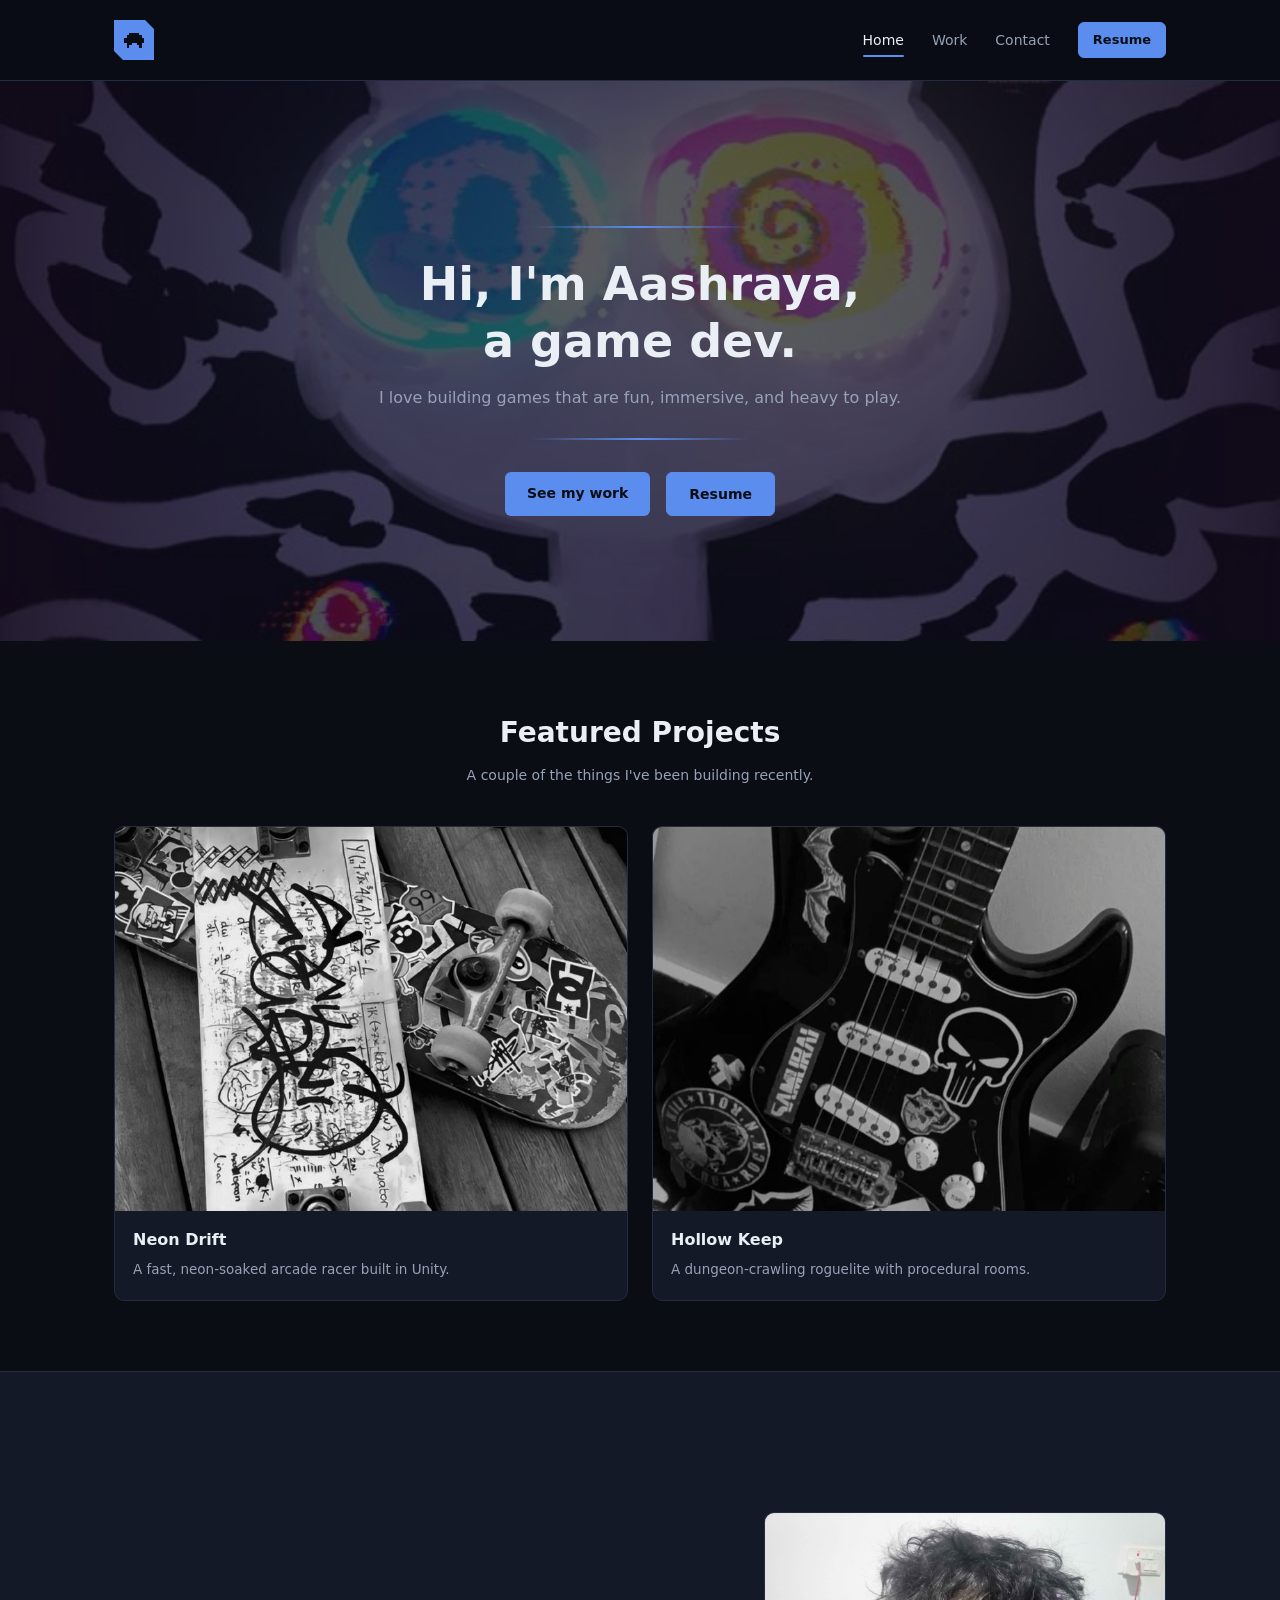
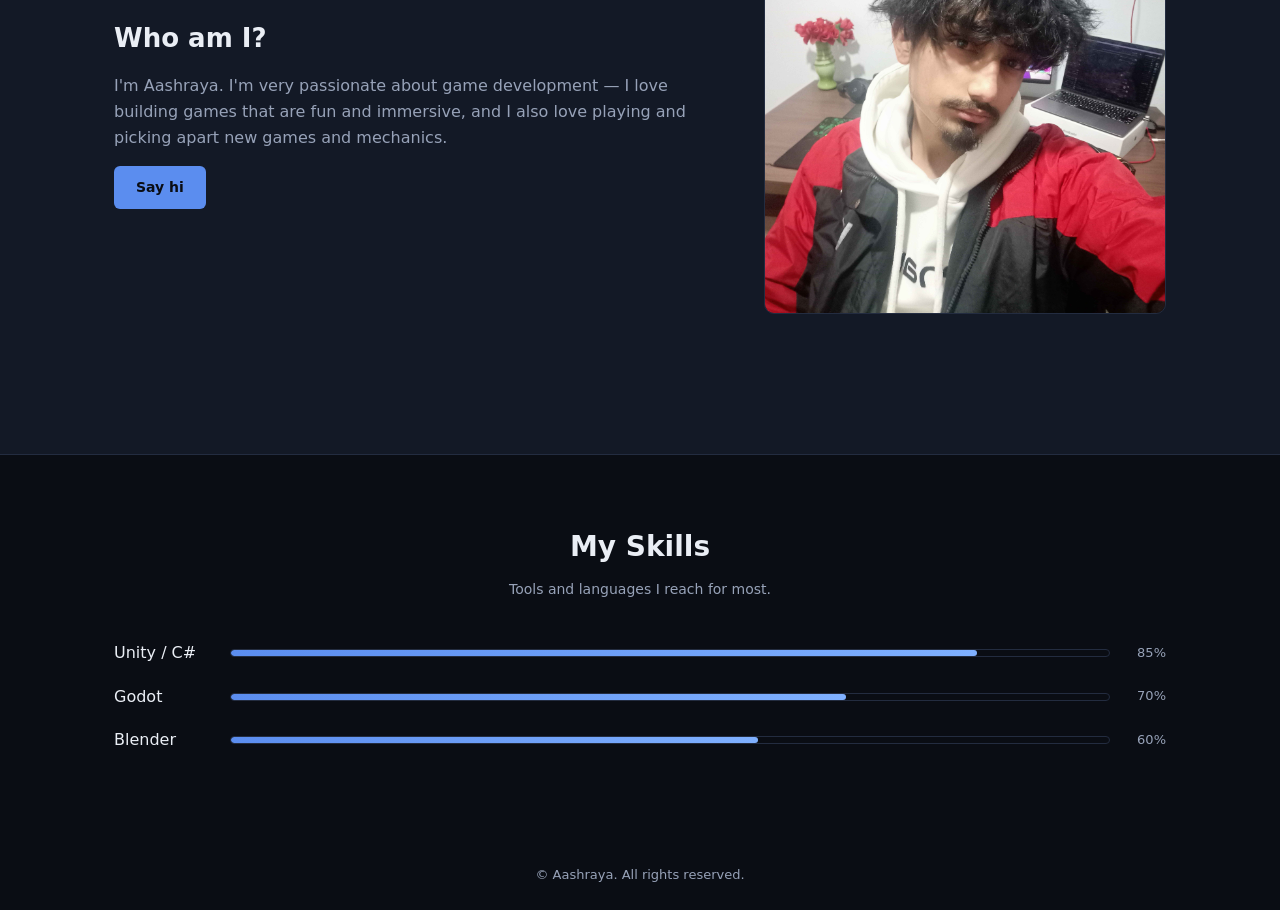
==== commit 2bfe733e: "Improved about section" ====
--- a/index.html
+++ b/index.html
@@ -36,7 +36,7 @@
             <a href="pages/contact.html">Contact</a>
           </nav>
           <a
-            href="assets/aashraya-resume.pdf"
+            href="assets/Aashraya_Belbase_CV.pdf"
             download
             class="btn btn-ghost btn-sm"
             >Resume</a
@@ -61,7 +61,10 @@
           <div class="hero-line hero-line-bottom"></div>
           <div class="hero-actions">
             <a href="pages/work.html" class="btn">See my work</a>
-            <a href="assets/aashraya-resume.pdf" download class="btn btn-ghost"
+            <a
+              href="assets/Aashraya_Belbase_CV.pdf"
+              download
+              class="btn btn-ghost"
               >Resume</a
             >
           </div>
@@ -78,13 +81,18 @@
 
       <section id="about" class="section">
         <div class="about-grid">
-          <h2>Who am I?</h2>
-          <p>
-            I'm Aashraya. I'm very passionate about game development — I love
-            building games that are fun and immersive, and I also love playing
-            and picking apart new games and mechanics.
-          </p>
-          <a href="pages/contact.html" class="btn">Say hi</a>
+          <div class="about-copy">
+            <h2>Who am I?</h2>
+            <p>
+              I'm Aashraya. I'm very passionate about game development — I love
+              building games that are fun and immersive, and I also love playing
+              and picking apart new games and mechanics.
+            </p>
+            <a href="pages/contact.html" class="btn">Say hi</a>
+          </div>
+          <div class="about-photo">
+            <img src="assets/img/me.jpg" alt="Aashraya" />
+          </div>
         </div>
       </section>
 
--- a/css/style.css
+++ b/css/style.css
@@ -248,7 +248,7 @@
 .btn-ghost {
   background: transparent;
   border: 1px solid var(--accent);
-  color: var(--text);
+  color: var(--accent-bright);
   transition:
     transform 0.2s ease,
     box-shadow 0.2s ease,
@@ -339,20 +339,33 @@
   margin: 0 auto;
   padding: 70px 24px;
   display: grid;
-  grid-template-columns: 1fr;
-  gap: 20px;
-  justify-items: start;
-}
-
-#about h2 {
+  grid-template-columns: 1.2fr 0.8fr;
+  gap: 48px;
+  align-items: center;
+}
+
+.about-copy h2 {
   font-family: var(--font-display);
   font-size: 26px;
   margin-bottom: 14px;
 }
 
-#about p {
+.about-copy p {
   color: var(--text-muted);
   margin-bottom: 16px;
+}
+
+.about-photo {
+  aspect-ratio: 1/1;
+  border-radius: var(--radius);
+  overflow: hidden;
+  border: 1px solid var(--border);
+}
+
+.about-photo img {
+  width: 100%;
+  height: 100%;
+  object-fit: cover;
 }
 
 .skill-row {
@@ -393,7 +406,8 @@
   font-size: 13px;
   text-align: center;
 }
-s .project-card {
+
+.project-card {
   background: var(--surface);
   border: 1px solid var(--border);
   border-radius: var(--radius);
@@ -633,11 +647,12 @@
   }
 
   #about .about-grid {
-    justify-items: stretch;
-  }
-
-  .about-grid .btn {
-    justify-self: start;
+    grid-template-columns: 1fr;
+  }
+
+  .about-photo {
+    max-width: 280px;
+    margin: 0 auto;
   }
 
   .skill-row {
@@ -769,6 +784,7 @@
     transform: scaleY(1);
   }
 }
+
 .preloader-bar {
   width: 160px;
   height: 4px;
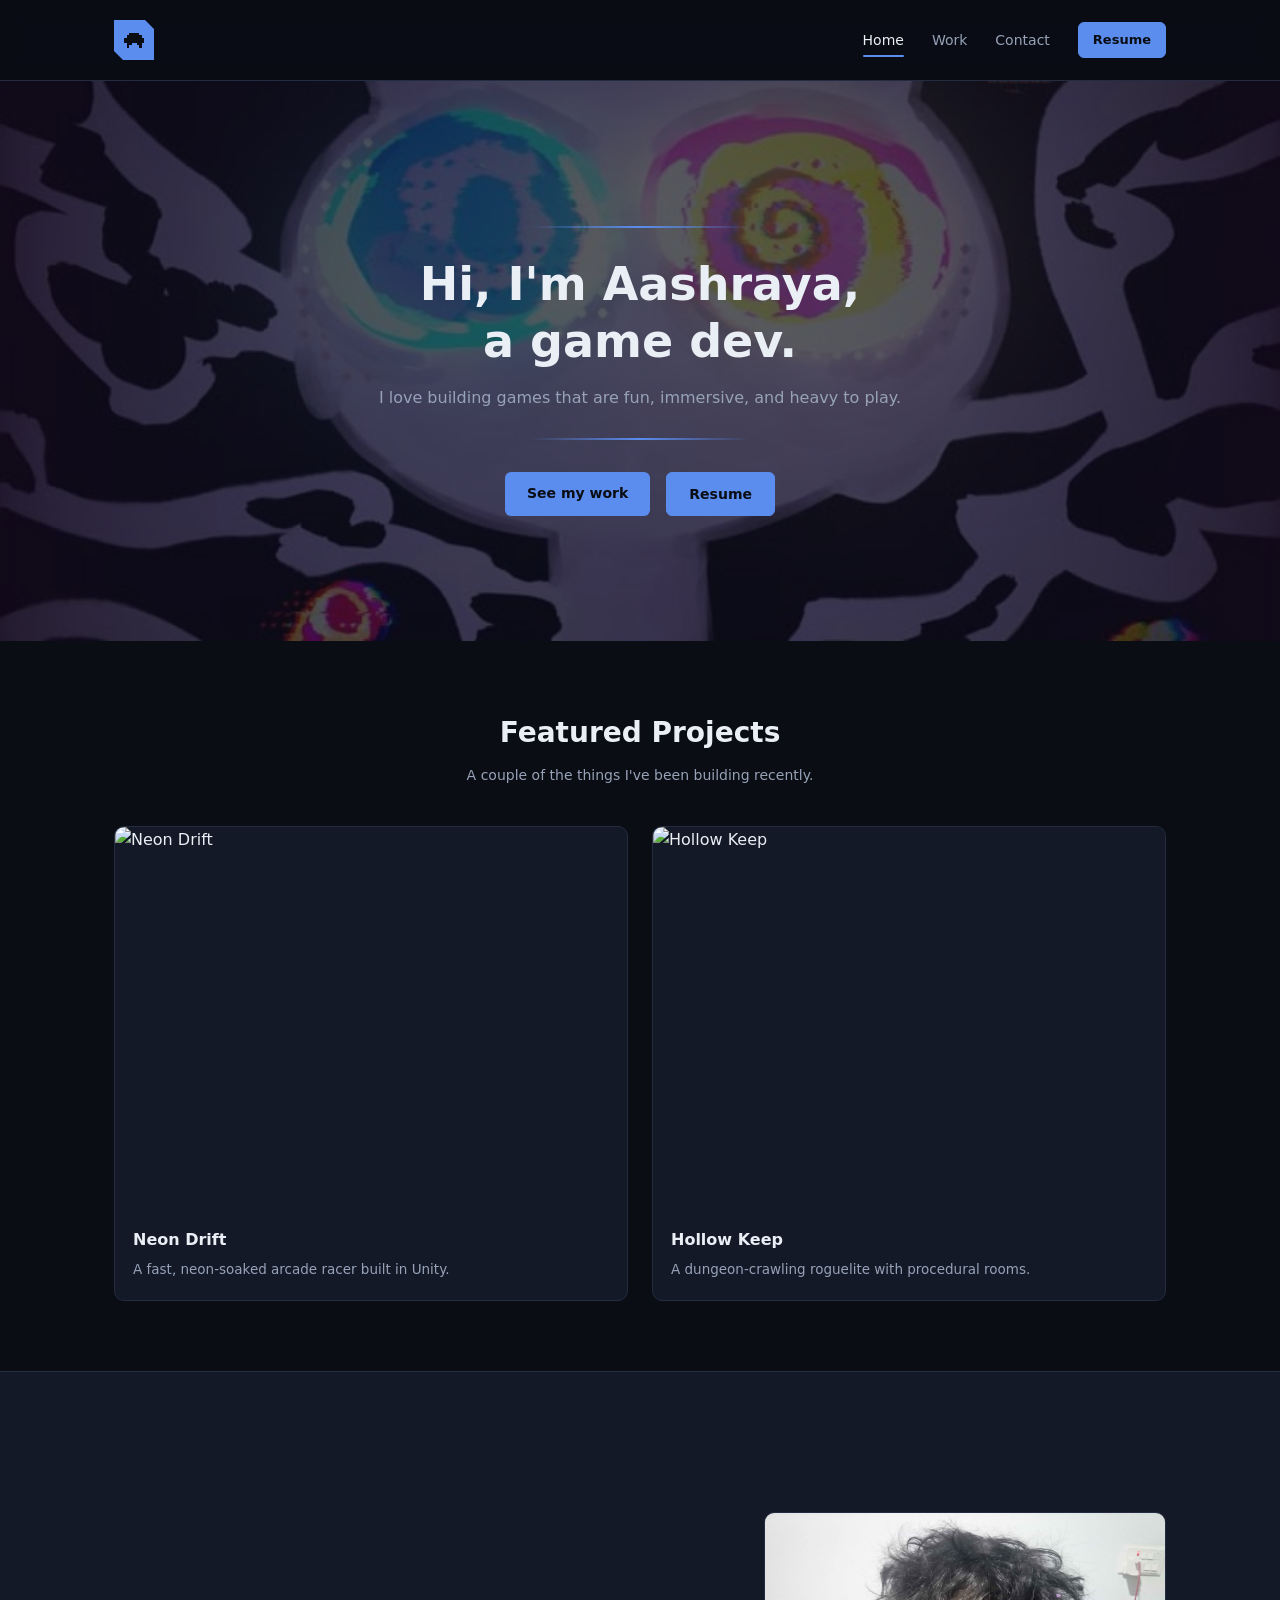
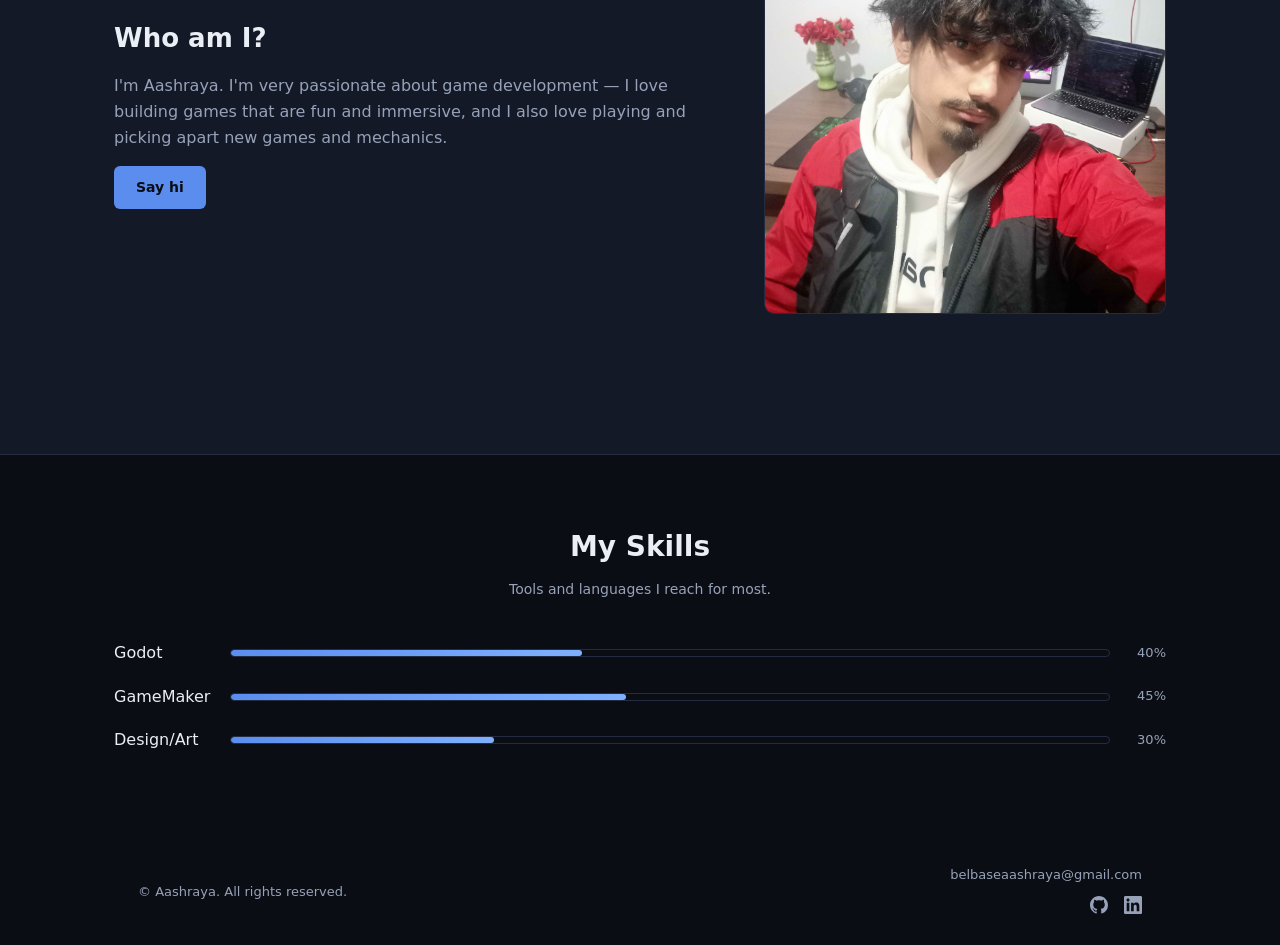
==== commit ff7b27d7: "Improved footer" ====
--- a/index.html
+++ b/index.html
@@ -103,31 +103,67 @@
         </div>
 
         <div class="skill-row">
-          <span>Unity / C#</span>
+          <span>Godot</span>
           <div class="skill-track">
-            <div class="skill-fill" data-pct="85"></div>
+            <div class="skill-fill" data-pct="40"></div>
           </div>
-          <span class="skill-pct">85%</span>
+          <span class="skill-pct">40%</span>
         </div>
         <div class="skill-row">
-          <span>Godot</span>
+          <span>GameMaker</span>
           <div class="skill-track">
-            <div class="skill-fill" data-pct="70"></div>
+            <div class="skill-fill" data-pct="45"></div>
           </div>
-          <span class="skill-pct">70%</span>
+          <span class="skill-pct">45%</span>
         </div>
         <div class="skill-row">
-          <span>Blender</span>
+          <span>Design/Art</span>
           <div class="skill-track">
-            <div class="skill-fill" data-pct="60"></div>
+            <div class="skill-fill" data-pct="30"></div>
           </div>
-          <span class="skill-pct">60%</span>
+          <span class="skill-pct">30%</span>
         </div>
       </section>
     </main>
 
     <footer>
-      <p>&copy; Aashraya. All rights reserved.</p>
+      <div class="container footer-wrap">
+        <p>&copy; Aashraya. All rights reserved.</p>
+        <div class="footer-contact">
+          <a href="mailto:belbaseaashraya@gmail.com" class="footer-email"
+            >belbaseaashraya@gmail.com</a
+          >
+          <div class="social-links">
+            <a
+              href="https://github.com/ShininDark"
+              target="_blank"
+              rel="noopener"
+              aria-label="GitHub"
+            >
+              <svg viewBox="0 0 16 16" width="18" height="18">
+                <path
+                  fill="currentColor"
+                  d="M8 0C3.58 0 0 3.58 0 8c0 3.54 2.29 6.53 5.47 7.59.4.07.55-.17.55-.38 0-.19-.01-.82-.01-1.49-2.01.37-2.53-.49-2.69-.94-.09-.23-.48-.94-.82-1.13-.28-.15-.68-.52-.01-.53.63-.01 1.08.58 1.23.82.72 1.21 1.87.87 2.33.66.07-.52.28-.87.51-1.07-1.78-.2-3.64-.89-3.64-3.95 0-.87.31-1.59.82-2.15-.08-.2-.36-1.02.08-2.12 0 0 .67-.21 2.2.82.64-.18 1.32-.27 2-.27.68 0 1.36.09 2 .27 1.53-1.04 2.2-.82 2.2-.82.44 1.1.16 1.92.08 2.12.51.56.82 1.27.82 2.15 0 3.07-1.87 3.75-3.65 3.95.29.25.54.73.54 1.48 0 1.07-.01 1.93-.01 2.2 0 .21.15.46.55.38A8.01 8.01 0 0 0 16 8c0-4.42-3.58-8-8-8z"
+                />
+              </svg>
+            </a>
+
+            <a
+              href="https://www.linkedin.com/in/aashraya-belbase-35718a349/"
+              target="_blank"
+              rel="noopener"
+              aria-label="LinkedIn"
+            >
+              <svg viewBox="0 0 16 16" width="18" height="18">
+                <path
+                  fill="currentColor"
+                  d="M14.82 0H1.18C.53 0 0 .53 0 1.18v13.64C0 15.47.53 16 1.18 16h13.64c.65 0 1.18-.53 1.18-1.18V1.18C16 .53 15.47 0 14.82 0zM4.75 13.5H2.4V6h2.35v7.5zM3.57 5c-.76 0-1.37-.62-1.37-1.37 0-.76.62-1.37 1.37-1.37.76 0 1.37.62 1.37 1.37 0 .76-.62 1.37-1.37 1.37zM13.6 13.5h-2.35V9.85c0-.87-.02-1.99-1.21-1.99-1.21 0-1.4.95-1.4 1.93v3.71H6.29V6h2.26v1.03h.03c.31-.6 1.08-1.23 2.22-1.23 2.38 0 2.82 1.57 2.82 3.6v4.1z"
+                />
+              </svg>
+            </a>
+          </div>
+        </div>
+      </div>
     </footer>
 
     <script>
--- a/css/style.css
+++ b/css/style.css
@@ -404,7 +404,45 @@
   padding: 24px;
   color: var(--text-muted);
   font-size: 13px;
-  text-align: center;
+}
+
+.footer-wrap {
+  display: flex;
+  align-items: center;
+  justify-content: space-between;
+  flex-wrap: wrap;
+  gap: 12px;
+}
+
+.footer-contact {
+  display: flex;
+  flex-direction: column;
+  align-items: flex-end;
+  gap: 10px;
+}
+
+.footer-email {
+  color: var(--text-muted);
+  font-size: 13px;
+  transition: color 0.2s ease;
+}
+
+.footer-email:hover {
+  color: var(--accent-bright);
+}
+
+.social-links {
+  display: flex;
+  gap: 16px;
+}
+
+.social-links a {
+  color: var(--text-muted);
+  transition: color 0.2s ease;
+}
+
+.social-links a:hover {
+  color: var(--accent-bright);
 }
 
 .project-card {
